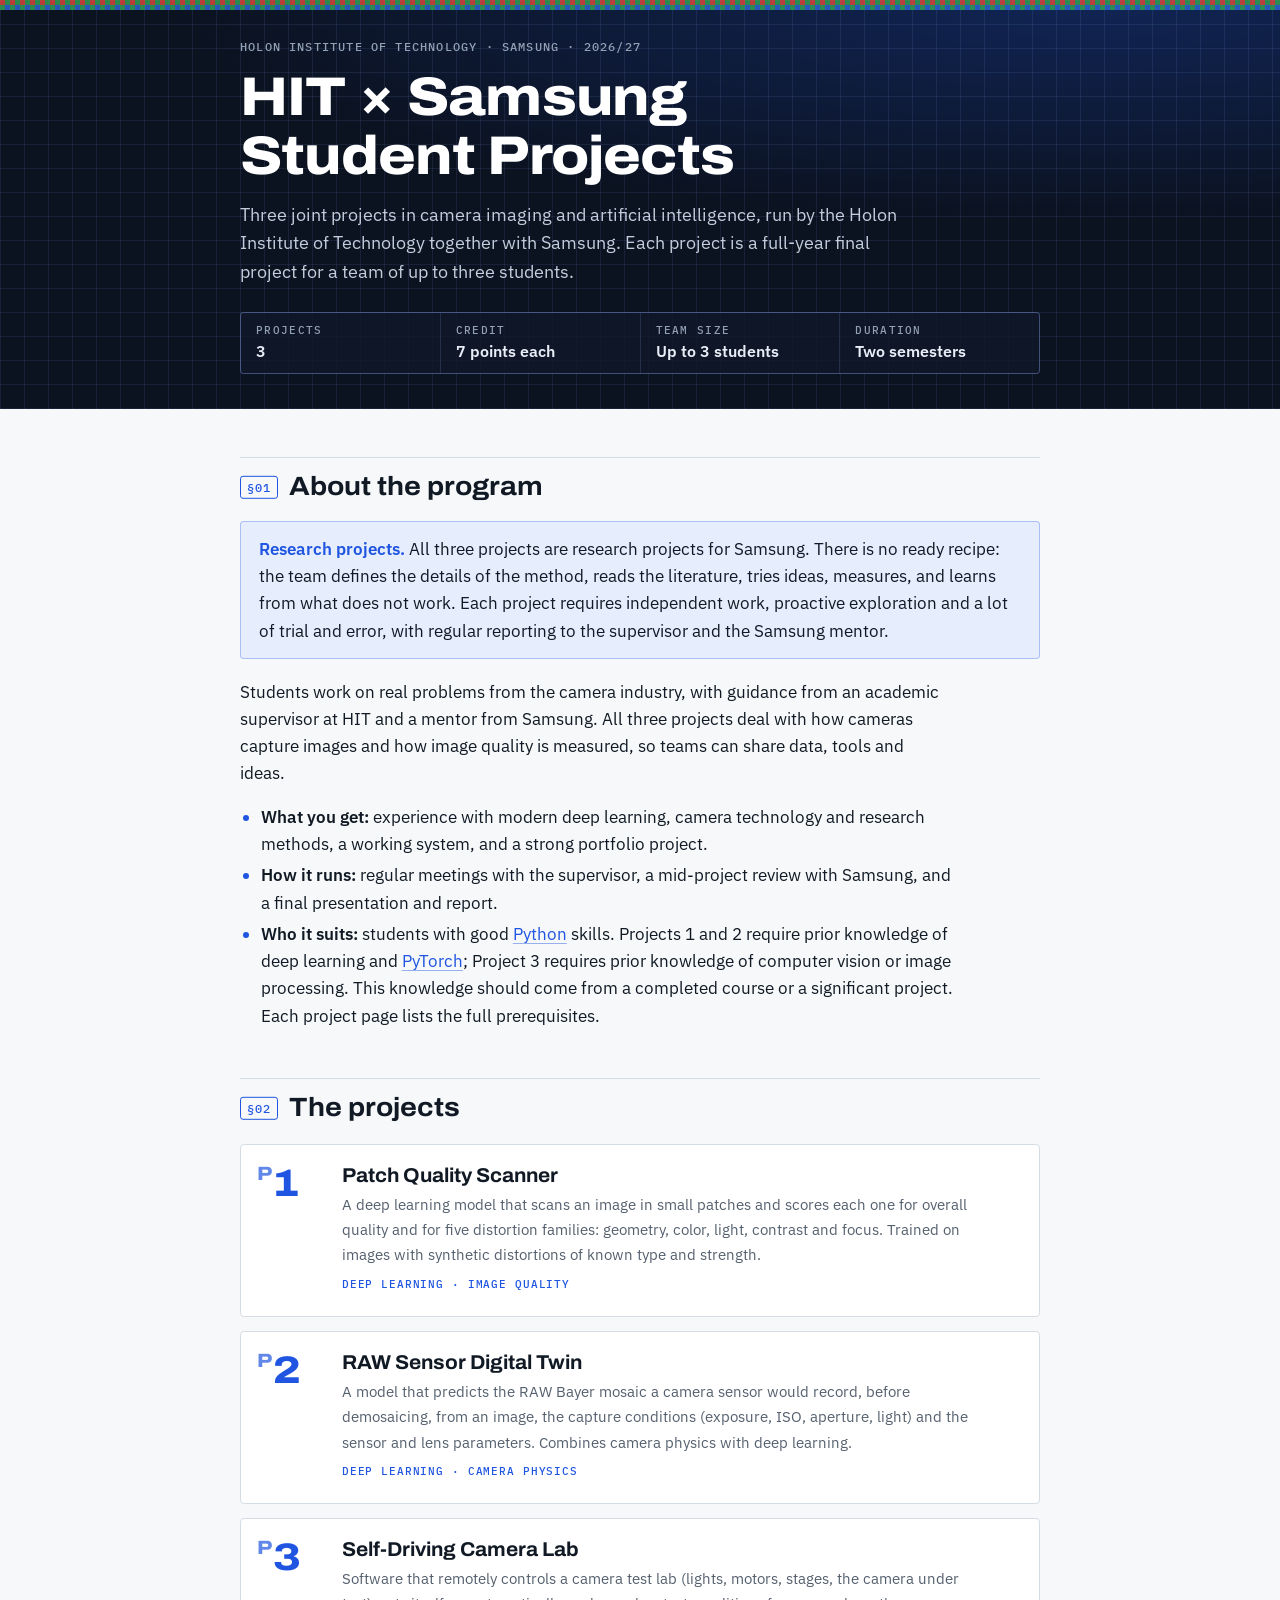
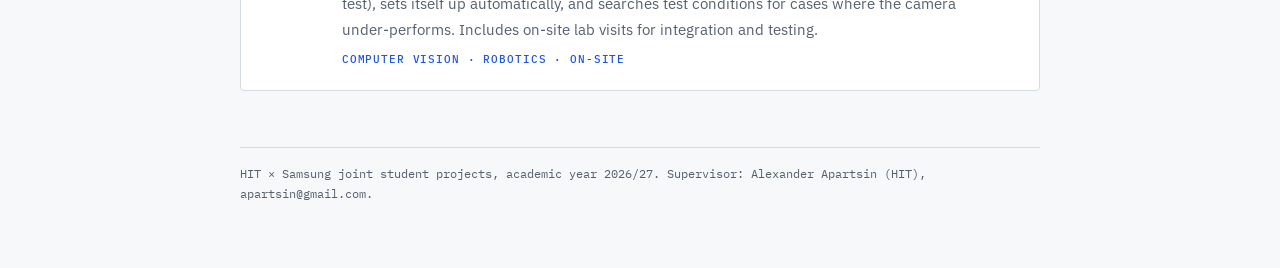
==== index.html @ 08b69d2e "HIT x Samsung student project descriptions Start page plus three project pages: patch quality scanne" ====
<!doctype html>
<html lang="en">
<head>
<meta charset="utf-8">
<meta name="viewport" content="width=device-width, initial-scale=1, viewport-fit=cover">
<title>HIT &times; Samsung Projects</title>
<link rel="stylesheet" href="style.css">
</head>
<body>
<main class="page">

<header class="masthead">
<div class="crumbs">Holon Institute of Technology &middot; Samsung &middot; 2026/27</div>
<h1>HIT &times; Samsung Student Projects</h1>
<p class="lede">Three joint projects in camera imaging and artificial intelligence, run by the Holon Institute of Technology together with Samsung. Each project is a full-year final project for a team of up to three students.</p>

<dl class="facts">
  <div><dt>Projects</dt><dd>3</dd></div>
  <div><dt>Credit</dt><dd>7 points each</dd></div>
  <div><dt>Team size</dt><dd>Up to 3 students</dd></div>
  <div><dt>Duration</dt><dd>Two semesters</dd></div>
</dl>
</header>

<h2>About the program</h2>
<p class="research"><strong>Research projects.</strong> All three projects are research projects for Samsung. There is no ready recipe: the team defines the details of the method, reads the literature, tries ideas, measures, and learns from what does not work. Each project requires independent work, proactive exploration and a lot of trial and error, with regular reporting to the supervisor and the Samsung mentor.</p>

<p>Students work on real problems from the camera industry, with guidance from an academic supervisor at HIT and a mentor from Samsung. All three projects deal with how cameras capture images and how image quality is measured, so teams can share data, tools and ideas.</p>
<ul>
  <li><strong>What you get:</strong> experience with modern deep learning, camera technology and research methods, a working system, and a strong portfolio project.</li>
  <li><strong>How it runs:</strong> regular meetings with the supervisor, a mid-project review with Samsung, and a final presentation and report.</li>
  <li><strong>Who it suits:</strong> students with good <a href="https://www.python.org/">Python</a> skills. Projects 1 and 2 require prior knowledge of deep learning and <a href="https://pytorch.org/">PyTorch</a>; Project 3 requires prior knowledge of computer vision or image processing. This knowledge should come from a completed course or a significant project. Each project page lists the full prerequisites.</li>
</ul>

<h2>The projects</h2>
<div class="projects">
  <a class="project-card" href="project1-patch-quality.html">
    <span class="n">1</span>
    <div>
      <h3>Patch Quality Scanner</h3>
      <p>A deep learning model that scans an image in small patches and scores each one for overall quality and for five distortion families: geometry, color, light, contrast and focus. Trained on images with synthetic distortions of known type and strength.</p>
      <span class="kind">Deep learning &middot; Image quality</span>
    </div>
  </a>
  <a class="project-card" href="project2-raw-sensor-twin.html">
    <span class="n">2</span>
    <div>
      <h3>RAW Sensor Digital Twin</h3>
      <p>A model that predicts the RAW Bayer mosaic a camera sensor would record, before demosaicing, from an image, the capture conditions (exposure, ISO, aperture, light) and the sensor and lens parameters. Combines camera physics with deep learning.</p>
      <span class="kind">Deep learning &middot; Camera physics</span>
    </div>
  </a>
  <a class="project-card" href="project3-lab-automation.html">
    <span class="n">3</span>
    <div>
      <h3>Self-Driving Camera Lab</h3>
      <p>Software that remotely controls a camera test lab (lights, motors, stages, the camera under test), sets itself up automatically, and searches test conditions for cases where the camera under-performs. Includes on-site lab visits for integration and testing.</p>
      <span class="kind">Computer vision &middot; Robotics &middot; On-site</span>
    </div>
  </a>
</div>

<footer>HIT &times; Samsung joint student projects, academic year 2026/27. Supervisor: Alexander Apartsin (HIT), apartsin@gmail.com.</footer>
</main>
</body>
</html>
---- style.css ----
/* Layout: engineering datasheet. A full-bleed dark masthead on graph paper with a
   Bayer RGGB strip, then one reading column (~70ch) with numbered sections (§),
   mono labels, and wide tables that scroll inside their own frame. */
@import url("https://fonts.googleapis.com/css2?family=Archivo:wdth,wght@100..125,500..800&family=IBM+Plex+Sans:ital,wght@0,400;0,500;0,600;1,400&family=IBM+Plex+Mono:wght@400;500;600&display=swap");

:root {
  --bg: #f6f8fa;
  --paper: #ffffff;
  --surface: #eef2f6;
  --fg: #111a24;
  --muted: #55606e;
  --rule: #d5dce4;
  --grid: rgba(29, 79, 216, 0.06);
  --accent: #1f55e0;
  --accent-soft: #e6edfd;
  --warn: #9a5b00;
  --warn-soft: #fbf1df;
  /* masthead is dark in both themes on purpose */
  --mast-bg: #0b1220;
  --mast-fg: #e8eef7;
  --mast-muted: #93a1b5;
  --mast-line: rgba(147, 176, 255, 0.10);
  --mast-cell: rgba(255, 255, 255, 0.04);
  /* sensor colors for the Bayer motif */
  --px-r: #d6453d;
  --px-g: #2f9e55;
  --px-b: #2f62d6;

  --f-display: "Archivo", "Arial Narrow", "Helvetica Neue", Arial, sans-serif;
  --f-body: "IBM Plex Sans", "Segoe UI", system-ui, sans-serif;
  --f-mono: "IBM Plex Mono", Consolas, "Courier New", monospace;
  color-scheme: light;
}
@media (prefers-color-scheme: dark) {
  :root:not([data-theme="light"]) {
    --bg: #0d131b; --paper: #121a24; --surface: #18222e; --fg: #e3e9f1; --muted: #98a5b6; --rule: #283444;
    --grid: rgba(143, 176, 255, 0.05); --accent: #86a8ff; --accent-soft: #19253d; --warn: #f0b860; --warn-soft: #2c2213;
    --mast-bg: #070c15; --mast-line: rgba(147, 176, 255, 0.08); --mast-cell: rgba(255, 255, 255, 0.035);
    color-scheme: dark;
  }
}
:root[data-theme="dark"] {
  --bg: #0d131b; --paper: #121a24; --surface: #18222e; --fg: #e3e9f1; --muted: #98a5b6; --rule: #283444;
  --grid: rgba(143, 176, 255, 0.05); --accent: #86a8ff; --accent-soft: #19253d; --warn: #f0b860; --warn-soft: #2c2213;
  --mast-bg: #070c15; --mast-line: rgba(147, 176, 255, 0.08); --mast-cell: rgba(255, 255, 255, 0.035);
  color-scheme: dark;
}

* { box-sizing: border-box; }
html { -webkit-text-size-adjust: 100%; overflow-x: clip; }
body {
  margin: 0;
  background: var(--bg);
  color: var(--fg);
  font: 16.5px/1.65 var(--f-body);
  overflow-x: clip;
  counter-reset: sec;
}
.page {
  max-width: 52rem;
  margin: 0 auto;
  padding-block: 0 4rem;
  padding-left: max(16px, env(safe-area-inset-left, 0px));
  padding-right: max(16px, env(safe-area-inset-right, 0px));
}

/* ---------- Masthead ---------- */
.masthead {
  position: relative;
  margin-inline: calc(50% - 50vw);
  padding-inline: calc(50vw - 50%);
  padding-block: 0 2.2rem;
  margin-bottom: 1.6rem;
  color: var(--mast-fg);
  background:
    linear-gradient(var(--mast-line) 1px, transparent 1px) 0 0 / 24px 24px,
    linear-gradient(90deg, var(--mast-line) 1px, transparent 1px) 0 0 / 24px 24px,
    radial-gradient(120% 90% at 85% 0%, rgba(31, 85, 224, 0.28), transparent 60%),
    var(--mast-bg);
}
.masthead::before { /* RGGB color filter array strip */
  content: "";
  display: block;
  height: 10px;
  margin-inline: calc(50% - 50vw);
  margin-bottom: 1.8rem;
  opacity: 0.85;
  background: repeating-conic-gradient(var(--px-g) 0 25%, var(--px-b) 0 50%, var(--px-g) 0 75%, var(--px-r) 0 100%) 0 0 / 10px 10px;
}
.crumbs { font: 500 0.74rem/1.4 var(--f-mono); letter-spacing: 0.1em; text-transform: uppercase; color: var(--mast-muted); }
.crumbs a { color: var(--mast-muted); text-decoration: none; border-bottom: 1px dotted var(--mast-muted); }
.crumbs a:hover { color: var(--mast-fg); }
h1, h2, h3 { font-family: var(--f-display); text-wrap: balance; line-height: 1.1; }
h1 {
  font-size: clamp(2.1rem, 6vw, 3.4rem);
  font-weight: 800;
  font-stretch: 112%;
  letter-spacing: -0.015em;
  margin: 0.7rem 0 0.9rem;
  color: #ffffff;
}
.lede { font-size: 1.12rem; line-height: 1.6; color: var(--mast-muted); margin: 0 0 1.6rem; max-width: 62ch; }
.masthead .lede { color: #c3cedd; }

/* Facts strip, reads like a spec plate */
.facts { display: grid; grid-template-columns: repeat(4, 1fr); gap: 1px; background: rgba(147, 176, 255, 0.18); border: 1px solid rgba(147, 176, 255, 0.25); border-radius: 4px; overflow: hidden; margin: 0; }
.facts div { background: rgba(11, 18, 32, 0.82); padding: 0.7rem 0.95rem; display: flex; flex-direction: column; gap: 0.25rem; }
.facts dt { font: 500 0.66rem/1.2 var(--f-mono); letter-spacing: 0.12em; text-transform: uppercase; color: var(--mast-muted); }
.facts dd { margin: 0; font: 600 0.98rem/1.3 var(--f-body); color: var(--mast-fg); }
@media (max-width: 640px) { .facts { grid-template-columns: repeat(2, 1fr); } }

/* ---------- Body typography ---------- */
h2 {
  font-size: 1.65rem;
  font-weight: 700;
  font-stretch: 108%;
  margin: 3rem 0 0.9rem;
  padding-top: 0.9rem;
  border-top: 1px solid var(--rule);
  display: flex;
  align-items: baseline;
  gap: 0.7rem;
}
h2::before {
  counter-increment: sec;
  content: "\00A7" counter(sec, decimal-leading-zero);
  font: 500 0.78rem/1 var(--f-mono);
  letter-spacing: 0.06em;
  color: var(--accent);
  padding: 0.28rem 0.4rem;
  border: 1px solid var(--accent);
  border-radius: 3px;
  transform: translateY(-0.2rem);
}
h3 { font-size: 1.15rem; font-weight: 700; font-stretch: 104%; margin: 1.9rem 0 0.55rem; }
h4 { font-family: var(--f-display); }
p, li { max-width: 70ch; }
ul, ol { padding-left: 1.3rem; }
li { margin: 0.25rem 0; }
li::marker { color: var(--accent); }
a { color: var(--accent); text-decoration-thickness: 1px; text-underline-offset: 3px; text-decoration-color: color-mix(in srgb, var(--accent) 45%, transparent); }
a:hover { text-decoration-color: var(--accent); }
a:focus-visible { outline: 2px solid var(--accent); outline-offset: 2px; border-radius: 2px; }
code { font: 0.84em var(--f-mono); background: var(--surface); border: 1px solid var(--rule); padding: 0.04em 0.32em; border-radius: 3px; overflow-wrap: anywhere; }
strong { font-weight: 600; }

/* I/O spec block */
.spec {
  background: var(--paper);
  border: 1px solid var(--rule);
  border-left: 3px solid var(--accent);
  border-radius: 4px;
  padding: 1rem 1.2rem;
  margin: 1.2rem 0;
  position: relative;
  background-image: linear-gradient(var(--grid) 1px, transparent 1px), linear-gradient(90deg, var(--grid) 1px, transparent 1px);
  background-size: 16px 16px;
}
.spec::before { content: "SPEC"; position: absolute; top: -0.6rem; right: 0.8rem; font: 600 0.62rem/1 var(--f-mono); letter-spacing: 0.14em; color: var(--accent); background: var(--bg); padding: 0.2rem 0.45rem; border: 1px solid var(--rule); border-radius: 3px; }
.spec p { margin: 0.35rem 0; max-width: none; }
.spec code { background: var(--surface); }

.note { background: var(--warn-soft); color: var(--fg); border: 1px solid color-mix(in srgb, var(--warn) 35%, transparent); border-left: 3px solid var(--warn); padding: 0.75rem 1rem; border-radius: 4px; margin: 1.1rem 0; max-width: none; }
.note strong { color: var(--warn); }
.research { background: var(--accent-soft); border: 1px solid color-mix(in srgb, var(--accent) 30%, transparent); border-radius: 4px; padding: 0.85rem 1.1rem; margin: 1.2rem 0; max-width: none; }
.research strong { color: var(--accent); }

/* ---------- Tables, datasheet style ---------- */
.table-wrap { overflow-x: auto; margin: 0.9rem 0 1.3rem; border: 1px solid var(--rule); border-radius: 4px; background: var(--paper); }
table { border-collapse: collapse; width: 100%; min-width: 34rem; font-size: 0.9rem; line-height: 1.45; }
th, td { text-align: left; vertical-align: top; padding: 0.55rem 0.8rem; border-bottom: 1px solid var(--rule); }
th { font: 600 0.66rem/1.3 var(--f-mono); letter-spacing: 0.1em; text-transform: uppercase; color: var(--muted); background: var(--surface); border-bottom: 1px solid var(--fg); }
tbody tr:hover td { background: color-mix(in srgb, var(--accent-soft) 55%, transparent); }
tr:last-child td { border-bottom: 0; }
td:first-child { font-weight: 600; min-width: 8rem; width: 26%; }
.num { font-variant-numeric: tabular-nums; font-family: var(--f-mono); font-size: 0.84rem; }

.tag { display: inline-block; font: 500 0.66rem/1.4 var(--f-mono); letter-spacing: 0.03em; padding: 0.05rem 0.4rem; border-radius: 3px; background: var(--surface); color: var(--muted); border: 1px solid var(--rule); white-space: nowrap; }
.tag.warn { color: var(--warn); border-color: var(--warn); background: var(--warn-soft); }

/* ---------- References ---------- */
ol.refs { list-style: none; padding-left: 0; }
.page { counter-reset: ref; }
ol.refs li { counter-increment: ref; position: relative; padding-left: 3rem; margin: 0.45rem 0; font-size: 0.95rem; }
ol.refs li::before { content: "[" counter(ref) "]"; position: absolute; left: 0; top: 0.08rem; font: 500 0.78rem/1.6 var(--f-mono); color: var(--accent); }
.refs .venue { font-family: var(--f-mono); font-size: 0.8rem; color: var(--muted); }

/* ---------- Work plan timeline ---------- */
.phases { display: grid; margin: 1rem 0; border-left: 2px solid var(--rule); }
.phase { display: grid; grid-template-columns: 7.5rem 1fr; gap: 1rem; padding: 0.75rem 0 0.75rem 1.1rem; position: relative; }
.phase::before { content: ""; position: absolute; left: -6px; top: 1.05rem; width: 10px; height: 10px; background: var(--bg); border: 2px solid var(--accent); border-radius: 50%; }
.phase .when { font: 500 0.78rem/1.5 var(--f-mono); color: var(--accent); padding-top: 0.1rem; }
.phase h4 { margin: 0 0 0.2rem; font-size: 1.02rem; font-weight: 700; }
.phase p { margin: 0; color: var(--muted); }
.phase > div { min-width: 0; }
@media (max-width: 520px) { .phase { grid-template-columns: 1fr; gap: 0.15rem; } }

/* ---------- Roles ---------- */
.roles { display: grid; grid-template-columns: repeat(auto-fit, minmax(14rem, 1fr)); gap: 0.8rem; margin: 1rem 0; counter-reset: role; }
.role { border: 1px solid var(--rule); background: var(--paper); border-radius: 4px; padding: 0.85rem 1rem; counter-increment: role; }
.role h4 { margin: 0 0 0.3rem; font-size: 1rem; font-weight: 700; }
.role h4::before { content: "S" counter(role) " "; font: 600 0.72rem/1 var(--f-mono); color: var(--accent); margin-right: 0.3rem; }
.role p { margin: 0; font-size: 0.93rem; color: var(--muted); }

/* ---------- Knowledge map ---------- */
.skills { display: grid; grid-template-columns: repeat(2, minmax(0, 1fr)); gap: 1px; background: var(--rule); border: 1px solid var(--rule); border-radius: 4px; overflow: hidden; margin: 1rem 0; }
.skill { background: var(--paper); padding: 0.95rem 1.1rem; min-width: 0; }
.skill h4 { margin: 0 0 0.5rem; font: 600 0.7rem/1.3 var(--f-mono); letter-spacing: 0.12em; text-transform: uppercase; color: var(--accent); display: flex; align-items: center; gap: 0.5rem; }
.skill h4::before { content: ""; width: 8px; height: 8px; background: repeating-conic-gradient(var(--px-g) 0 25%, var(--px-b) 0 50%, var(--px-g) 0 75%, var(--px-r) 0 100%) 0 0 / 8px 8px; border-radius: 1px; }
.skill ul { margin: 0; padding-left: 1rem; font-size: 0.9rem; line-height: 1.5; }
.skill li { margin: 0.18rem 0; }
.skill:last-child:nth-child(odd) { grid-column: 1 / -1; }
@media (max-width: 600px) { .skills { grid-template-columns: 1fr; } }

/* ---------- Index cards ---------- */
.projects { display: grid; gap: 0.9rem; margin-top: 1.3rem; }
.project-card { display: grid; grid-template-columns: 4.2rem 1fr; gap: 1.1rem; padding: 1.2rem 1.2rem 1.2rem 1rem; border: 1px solid var(--rule); background: var(--paper); border-radius: 4px; text-decoration: none; color: var(--fg); transition: border-color 0.15s, transform 0.15s; }
.project-card:hover { border-color: var(--accent); transform: translateY(-1px); }
.project-card:focus-visible { outline: 2px solid var(--accent); outline-offset: 2px; }
.project-card .n { font: 800 2.4rem/1 var(--f-display); font-stretch: 115%; color: var(--accent); }
.project-card .n::before { content: "P"; font-size: 0.5em; vertical-align: top; margin-right: 0.05em; opacity: 0.7; }
.project-card h3 { margin: 0 0 0.35rem; font-size: 1.25rem; }
.project-card p { margin: 0; color: var(--muted); font-size: 0.96rem; }
.project-card .kind { display: inline-block; margin-top: 0.6rem; font: 500 0.68rem/1.4 var(--f-mono); letter-spacing: 0.08em; text-transform: uppercase; color: var(--accent); }
.project-card .more { color: var(--accent); font-weight: 600; }
.project-card > div { min-width: 0; }
@media (prefers-reduced-motion: reduce) { .project-card { transition: none; } .project-card:hover { transform: none; } }

footer { margin-top: 3.5rem; padding-top: 1rem; border-top: 1px solid var(--rule); color: var(--muted); font: 0.78rem/1.6 var(--f-mono); }
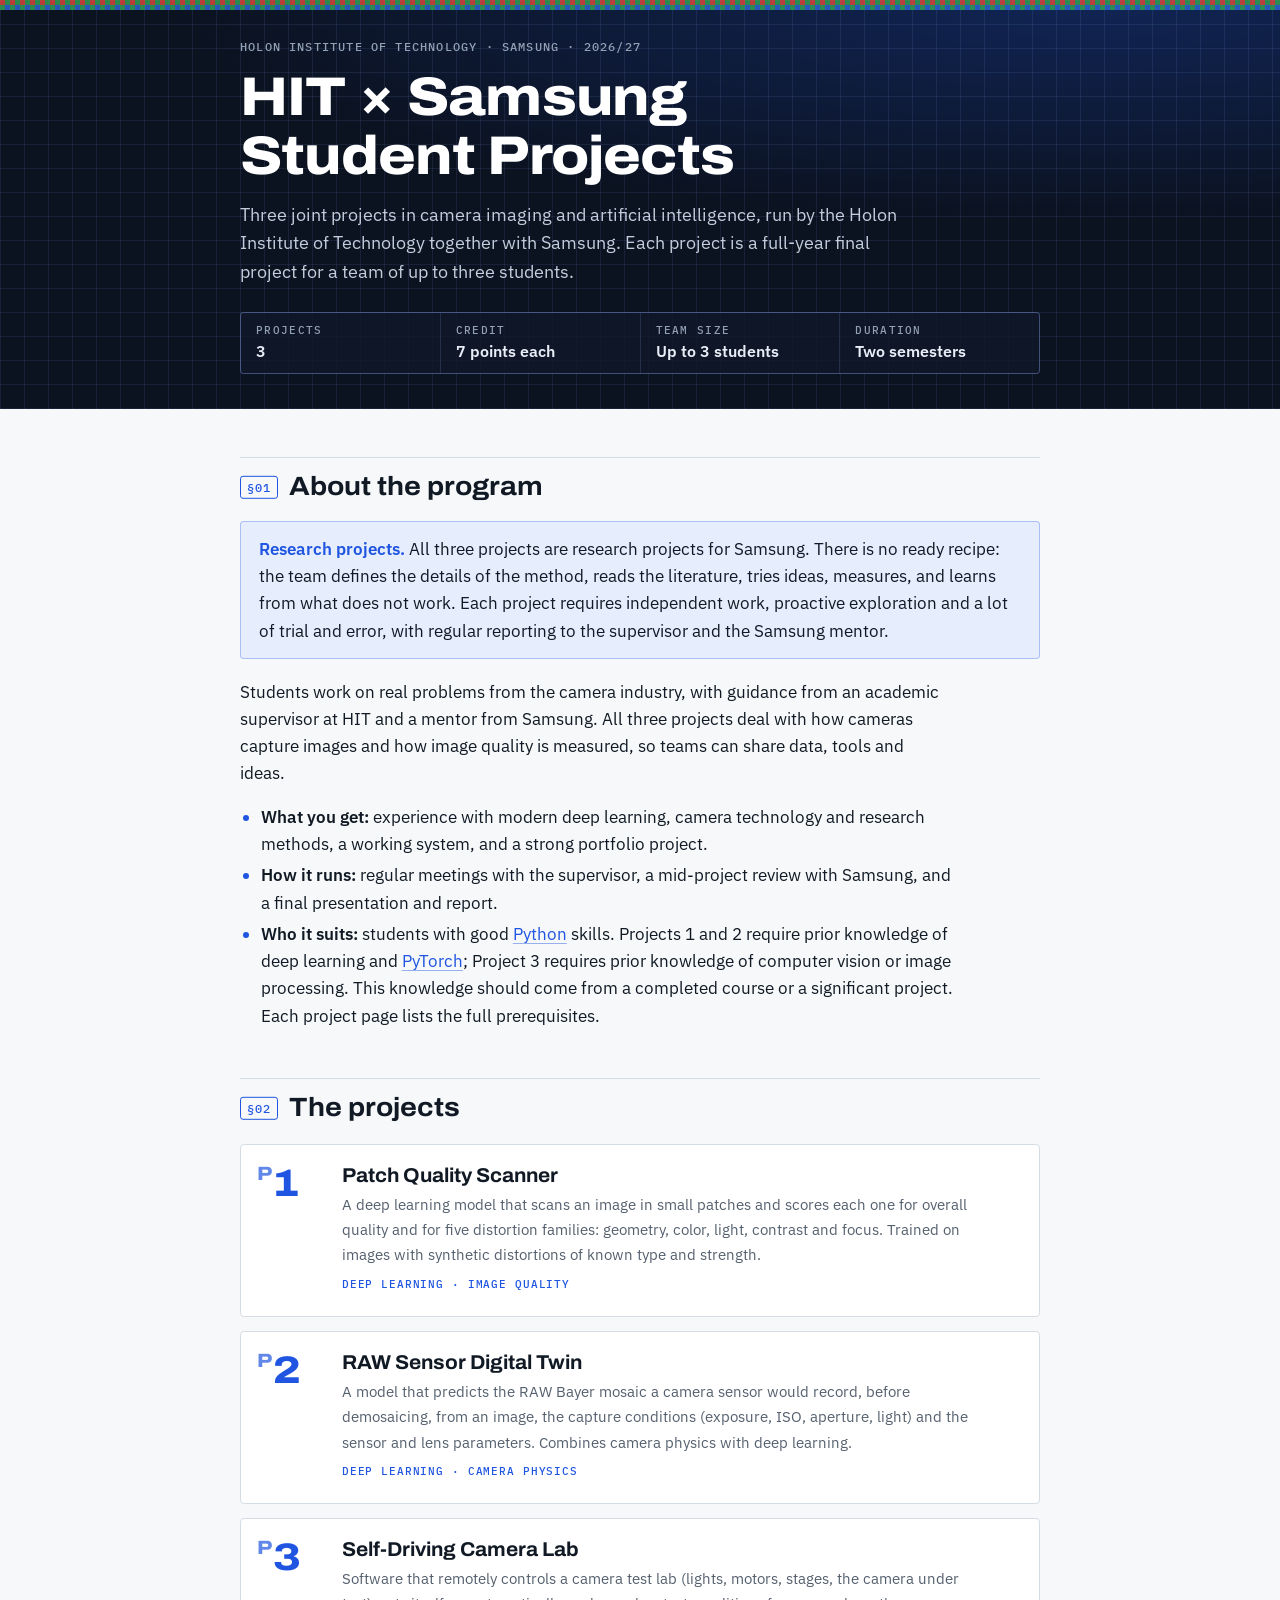
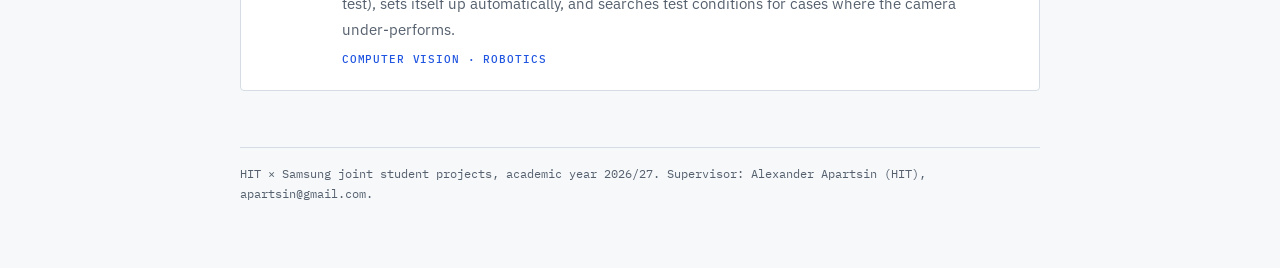
==== commit 267e80e3: "Start page: drop on-site mention from Project 3 card Co-Authored-By: Claude Opus 5.5 <noreply@anthro" ====
--- a/index.html
+++ b/index.html
@@ -54,8 +54,8 @@
     <span class="n">3</span>
     <div>
       <h3>Self-Driving Camera Lab</h3>
-      <p>Software that remotely controls a camera test lab (lights, motors, stages, the camera under test), sets itself up automatically, and searches test conditions for cases where the camera under-performs. Includes on-site lab visits for integration and testing.</p>
-      <span class="kind">Computer vision &middot; Robotics &middot; On-site</span>
+      <p>Software that remotely controls a camera test lab (lights, motors, stages, the camera under test), sets itself up automatically, and searches test conditions for cases where the camera under-performs.</p>
+      <span class="kind">Computer vision &middot; Robotics</span>
     </div>
   </a>
 </div>
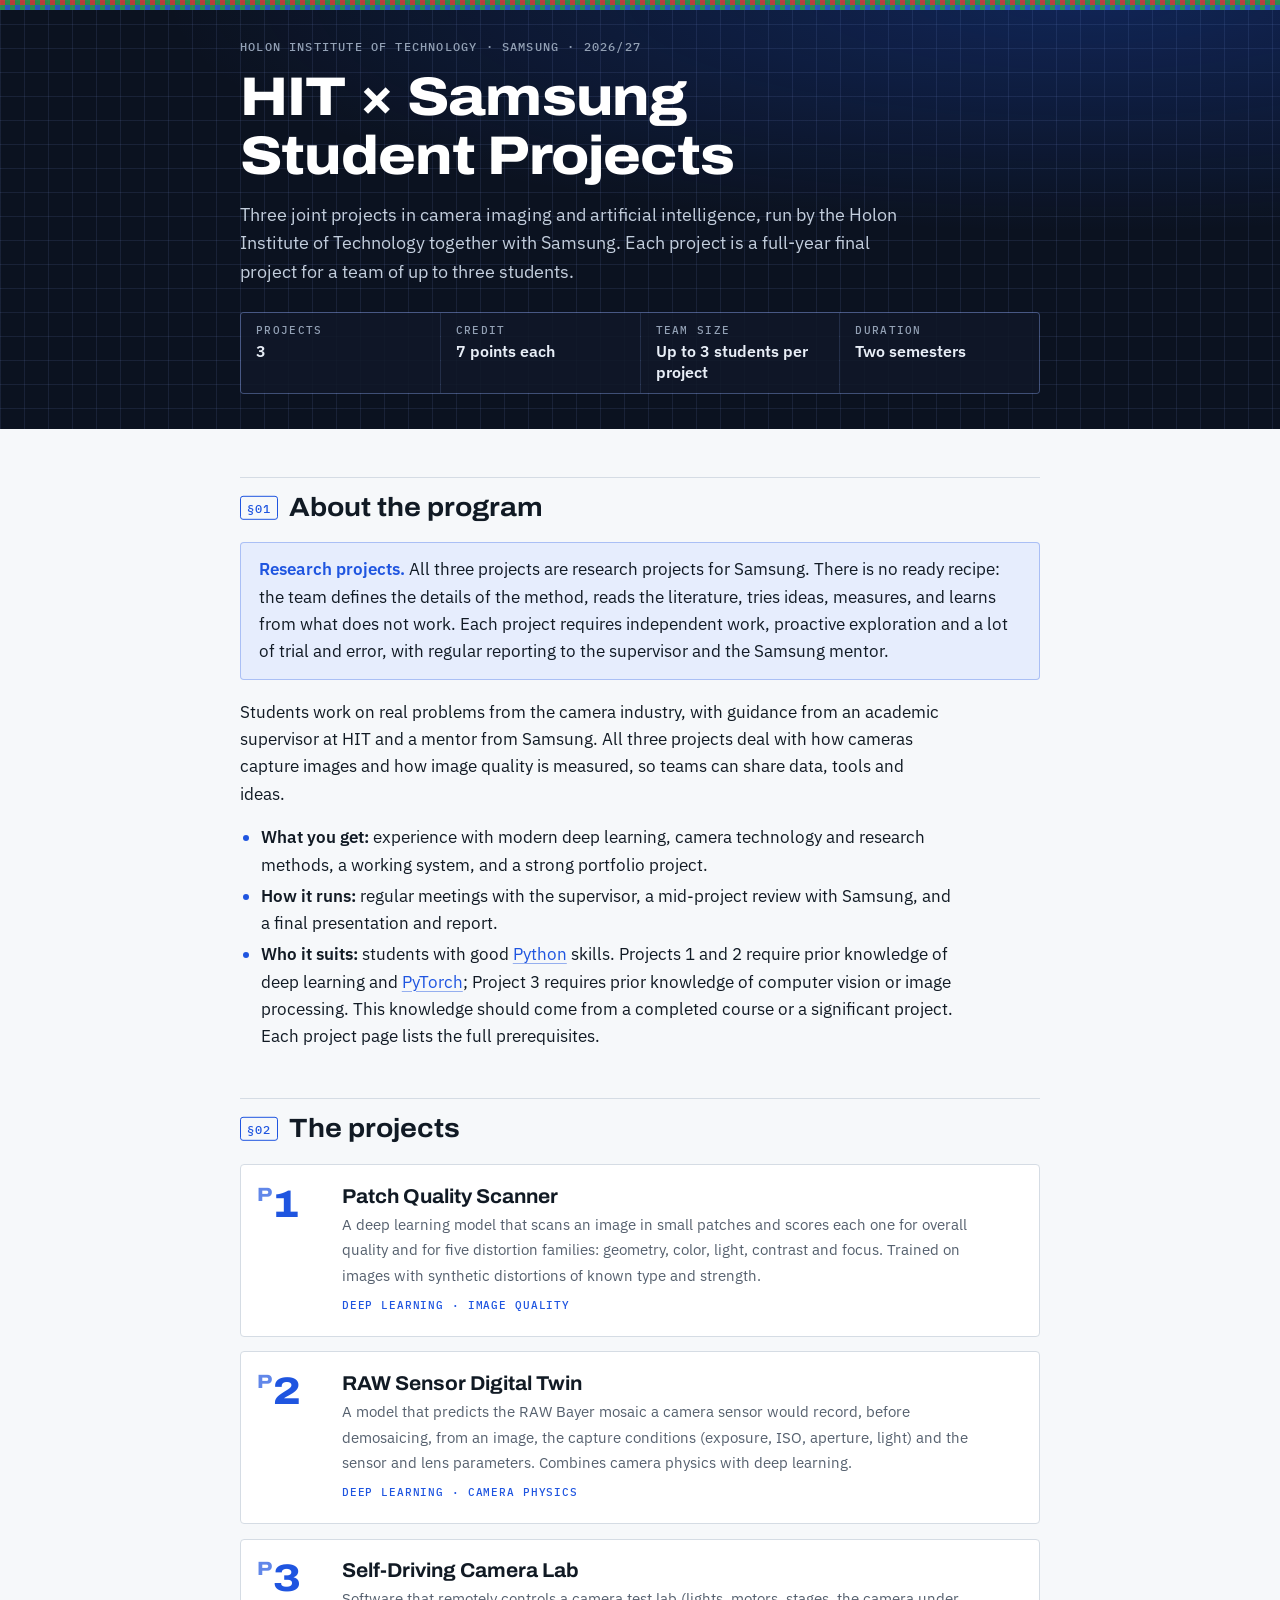
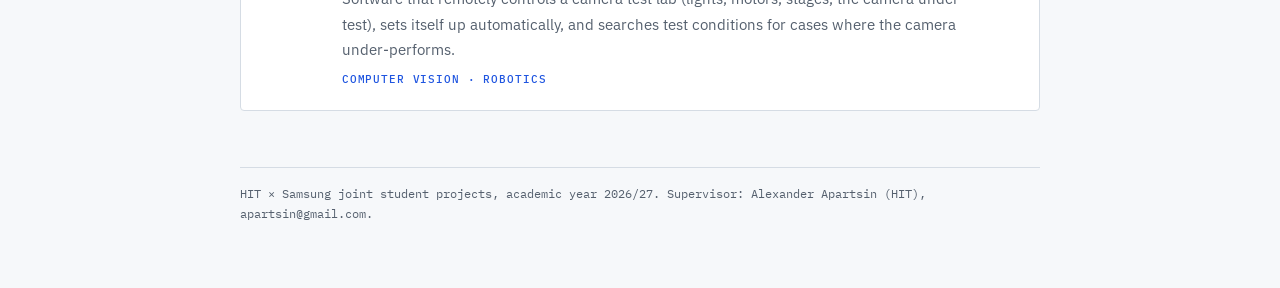
==== commit a1720891: "Start page: team size per project Co-Authored-By: Claude Opus 5.5 <noreply@anthropic.com>" ====
--- a/index.html
+++ b/index.html
@@ -17,7 +17,7 @@
 <dl class="facts">
   <div><dt>Projects</dt><dd>3</dd></div>
   <div><dt>Credit</dt><dd>7 points each</dd></div>
-  <div><dt>Team size</dt><dd>Up to 3 students</dd></div>
+  <div><dt>Team size</dt><dd>Up to 3 students per project</dd></div>
   <div><dt>Duration</dt><dd>Two semesters</dd></div>
 </dl>
 </header>
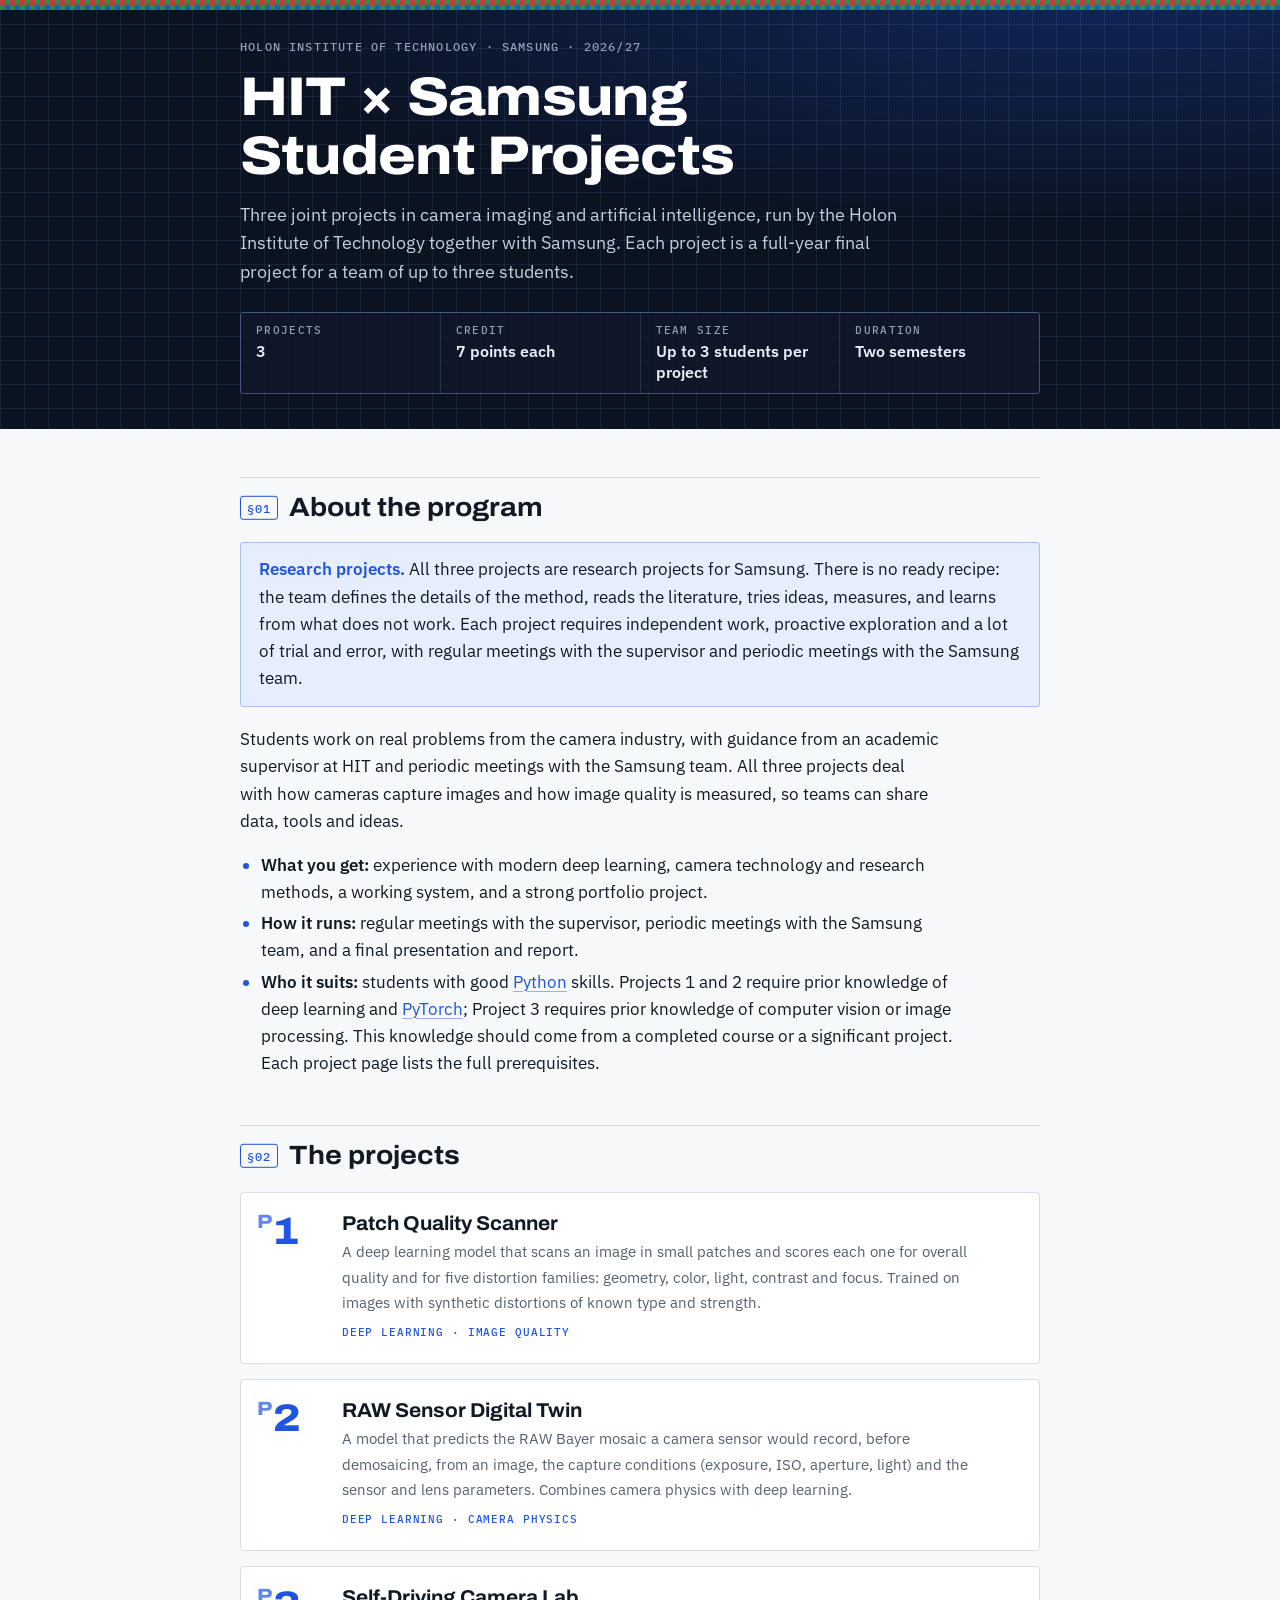
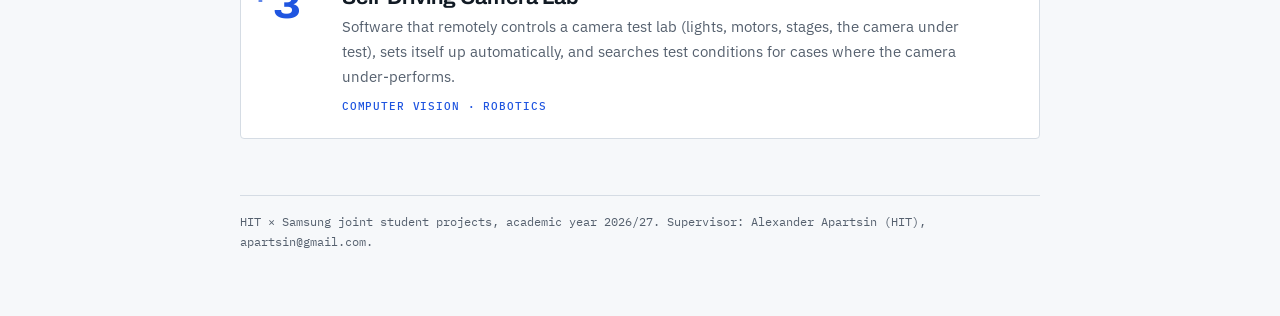
==== commit 41245205: "Replace Samsung mentor reporting with periodic Samsung team meetings Co-Authored-By: Claude Opus 5.5" ====
--- a/index.html
+++ b/index.html
@@ -23,12 +23,12 @@
 </header>
 
 <h2>About the program</h2>
-<p class="research"><strong>Research projects.</strong> All three projects are research projects for Samsung. There is no ready recipe: the team defines the details of the method, reads the literature, tries ideas, measures, and learns from what does not work. Each project requires independent work, proactive exploration and a lot of trial and error, with regular reporting to the supervisor and the Samsung mentor.</p>
+<p class="research"><strong>Research projects.</strong> All three projects are research projects for Samsung. There is no ready recipe: the team defines the details of the method, reads the literature, tries ideas, measures, and learns from what does not work. Each project requires independent work, proactive exploration and a lot of trial and error, with regular meetings with the supervisor and periodic meetings with the Samsung team.</p>
 
-<p>Students work on real problems from the camera industry, with guidance from an academic supervisor at HIT and a mentor from Samsung. All three projects deal with how cameras capture images and how image quality is measured, so teams can share data, tools and ideas.</p>
+<p>Students work on real problems from the camera industry, with guidance from an academic supervisor at HIT and periodic meetings with the Samsung team. All three projects deal with how cameras capture images and how image quality is measured, so teams can share data, tools and ideas.</p>
 <ul>
   <li><strong>What you get:</strong> experience with modern deep learning, camera technology and research methods, a working system, and a strong portfolio project.</li>
-  <li><strong>How it runs:</strong> regular meetings with the supervisor, a mid-project review with Samsung, and a final presentation and report.</li>
+  <li><strong>How it runs:</strong> regular meetings with the supervisor, periodic meetings with the Samsung team, and a final presentation and report.</li>
   <li><strong>Who it suits:</strong> students with good <a href="https://www.python.org/">Python</a> skills. Projects 1 and 2 require prior knowledge of deep learning and <a href="https://pytorch.org/">PyTorch</a>; Project 3 requires prior knowledge of computer vision or image processing. This knowledge should come from a completed course or a significant project. Each project page lists the full prerequisites.</li>
 </ul>
 
